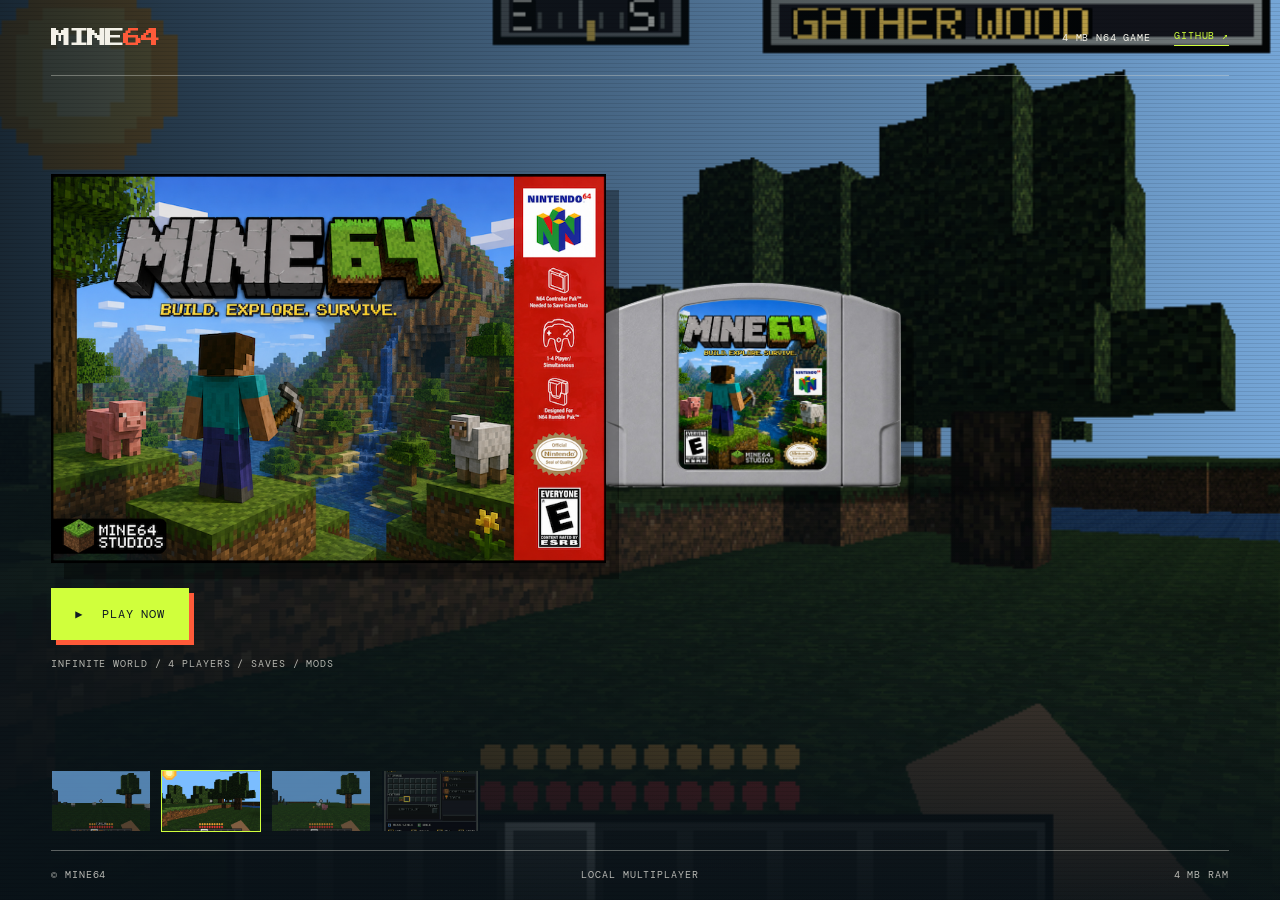
==== site/index.html @ c50b7373 "Refine Mine64 demo artwork" ====
<!doctype html>
<html lang="en">
  <head>
    <meta charset="UTF-8" />
    <meta name="viewport" content="width=device-width, initial-scale=1.0" />
    <meta name="description" content="Mine64 — an infinite block-building world for Nintendo 64." />
    <meta name="theme-color" content="#101b23" />
    <link rel="icon" href="favicon.png" />
    <link rel="preconnect" href="https://fonts.googleapis.com" />
    <link rel="preconnect" href="https://fonts.gstatic.com" crossorigin />
    <link href="https://fonts.googleapis.com/css2?family=DM+Mono:wght@400;500&family=Press+Start+2P&family=Space+Grotesk:wght@400;500;600&display=swap" rel="stylesheet" />
    <link rel="stylesheet" href="styles.css" />
    <title>Mine64 — built for Nintendo 64</title>
  </head>
  <body>
    <main class="landing" id="top">
      <div class="world-backdrop" aria-hidden="true"></div>
      <div class="atmosphere" aria-hidden="true"></div>

      <header>
        <a class="wordmark" href="#top" aria-label="Mine64 home">MINE<span>64</span></a>
        <div class="header-meta"><span>4 MB N64 GAME</span><a href="https://github.com/garfbargle/Mine64" target="_blank" rel="noreferrer">GITHUB ↗</a></div>
      </header>

      <section class="intro" aria-labelledby="title">
        <h1 class="product-stage" id="title">
          <img class="cartridge-art" src="images/mine64-cartridge.png" alt="Mine64 Nintendo 64 cartridge" />
          <img class="box-art" src="images/mine64-box.png" alt="Mine64 Nintendo 64 box art" />
        </h1>
        <button class="play-button" id="launch-game" type="button"><span>▶</span> PLAY NOW</button>
        <p class="play-note">INFINITE WORLD / 4 PLAYERS / SAVES / MODS</p>
      </section>

      <section class="screens" aria-label="Mine64 screenshots">
        <div class="screen-strip">
          <button class="shot" type="button" data-image="images/world.png" aria-label="Show overworld screenshot"><img src="images/world.png" alt="Mine64 world exploration" /></button>
          <button class="shot active" type="button" data-image="images/forest.png" aria-label="Show forest screenshot"><img src="images/forest.png" alt="Mine64 forest" /></button>
          <button class="shot" type="button" data-image="images/animals.png" aria-label="Show animals screenshot"><img src="images/animals.png" alt="Mine64 animals" /></button>
          <button class="shot" type="button" data-image="images/pack.png" aria-label="Show inventory screenshot"><img src="images/pack.png" alt="Mine64 inventory" /></button>
        </div>
      </section>

      <footer><span>© MINE64</span><span>LOCAL MULTIPLAYER</span><span>4 MB RAM</span></footer>
    </main>

    <section class="player-overlay" id="player-overlay" aria-hidden="true" aria-label="Mine64 browser player">
      <div class="player-bar"><span>MINE64 / PLAYER 01</span><span id="emulator-status">LOADING WORLD</span><button id="close-game" type="button">ESC / CLOSE ×</button></div>
      <div id="game"></div>
      <p>STICK — MOVE &nbsp; A — PLACE / USE &nbsp; B — MINE / PUNCH &nbsp; START — PACK</p>
    </section>
    <script src="app.js"></script>
  </body>
</html>
---- site/styles.css ----
:root { --ink:#101b23; --paper:#f4f2e9; --lime:#d0ff3c; --orange:#ff5a39; --line:rgba(244,242,233,.35); }
* { box-sizing:border-box; } html,body { margin:0; min-height:100%; background:var(--ink); } body { color:var(--paper); font-family:"Space Grotesk",sans-serif; }
.landing { min-height:100svh; padding:0 4vw; display:flex; flex-direction:column; position:relative; overflow:hidden; isolation:isolate; }.world-backdrop { position:absolute; z-index:-3; inset:-5px; pointer-events:none; background:url("images/forest.png") center/cover no-repeat; filter:saturate(.8) contrast(1.05); transform:scale(1.015); transition:background-image .45s ease; }.atmosphere { position:absolute; z-index:-2; inset:0; pointer-events:none; background:linear-gradient(90deg,rgba(9,18,24,.88) 0%,rgba(9,18,24,.55) 42%,rgba(9,18,24,.14) 100%),linear-gradient(0deg,rgba(9,18,24,.88),transparent 47%); }.landing:after { content:""; position:absolute; z-index:-1; inset:0; opacity:.13; pointer-events:none; background:repeating-linear-gradient(0deg,rgba(0,0,0,.75),rgba(0,0,0,.75) 1px,transparent 1px,transparent 4px); }
header,.intro,.screens,footer { position:relative; z-index:1; } header { height:76px; display:flex; justify-content:space-between; align-items:center; border-bottom:1px solid var(--line); }.wordmark { color:var(--paper); text-decoration:none; font:20px "Press Start 2P",monospace; letter-spacing:-2px; }.wordmark span { color:var(--orange); }.header-meta { display:flex; align-items:center; gap:24px; font:10px "DM Mono",monospace; letter-spacing:.08em; }.header-meta a { color:var(--lime); text-decoration:none; border-bottom:1px solid var(--lime); padding-bottom:3px; }
.intro { margin:auto 0; padding:7vh 0; }.play-note,footer,.player-bar,.player-overlay > p { font:10px "DM Mono",monospace; letter-spacing:.09em; }.product-stage { position:relative; width:min(82vw,850px); height:clamp(225px,45vh,560px); margin:0 0 25px; }.box-art { position:absolute; z-index:1; bottom:0; left:0; width:75%; max-height:96%; object-fit:contain; object-position:left bottom; filter:drop-shadow(13px 16px 0 rgba(0,0,0,.35)); }.cartridge-art { position:absolute; z-index:0; bottom:11%; left:62%; width:41%; height:auto; filter:drop-shadow(13px 16px 0 rgba(0,0,0,.35)); }.play-button { border:0; color:var(--ink); background:var(--lime); padding:18px 24px; cursor:pointer; touch-action:manipulation; font:12px "DM Mono",monospace; letter-spacing:.07em; box-shadow:5px 5px 0 var(--orange); transition:transform .15s,box-shadow .15s; }.play-button:hover { transform:translate(3px,3px); box-shadow:2px 2px 0 var(--orange); }.play-button span { margin-right:11px; }.play-note { margin:17px 0 0; color:rgba(244,242,233,.72); }
.screens { margin-top:auto; }.screens > p { margin:0 0 10px; }.screen-strip { display:flex; gap:10px; }.shot { width:100px; height:62px; padding:0; background:transparent; border:1px solid transparent; cursor:pointer; touch-action:manipulation; opacity:.65; transition:opacity .2s,border-color .2s; }.shot img { width:100%; height:100%; object-fit:cover; display:block; }.shot:hover,.shot.active { opacity:1; border-color:var(--lime); }.screens:after { content:""; display:block; border-bottom:1px solid var(--line); margin-top:18px; } footer { display:flex; justify-content:space-between; padding:17px 0 19px; color:rgba(244,242,233,.74); }
.player-overlay { position:fixed; z-index:10; inset:0; display:none; flex-direction:column; padding:0 2vw 18px; color:var(--paper); background:#070a0d; }.player-overlay.open { display:flex; }.player-bar { min-height:56px; display:flex; align-items:center; justify-content:space-between; border-bottom:1px solid #39424a; }.player-bar span:nth-child(2) { color:var(--lime); }.player-bar button { padding:0; border:0; background:none; color:var(--paper); cursor:pointer; font:10px "DM Mono",monospace; }.player-overlay #game { flex:1; min-height:0; display:flex; align-items:center; justify-content:center; }.player-overlay > p { color:#959b9d; text-align:center; margin:13px 0 0; } #game > div,#game canvas { max-width:100% !important; max-height:100% !important; }
@media (max-width:650px) { .landing { padding:0 6vw; }.header-meta span { display:none; }.header-meta { gap:0; }.intro { padding:13vh 0 8vh; }.product-stage { width:100%; height:clamp(220px,43vh,350px); }.box-art { width:75%; }.cartridge-art { bottom:12%; left:62%; width:41%; }.screens { overflow:hidden; margin-right:-6vw; }.screen-strip { overflow-x:auto; padding-right:6vw; }.shot { flex:0 0 94px; } footer { font-size:8px; }.player-overlay { padding:0 10px 12px; }.player-bar { min-height:50px; font-size:8px; }.player-overlay > p { font-size:8px; } }
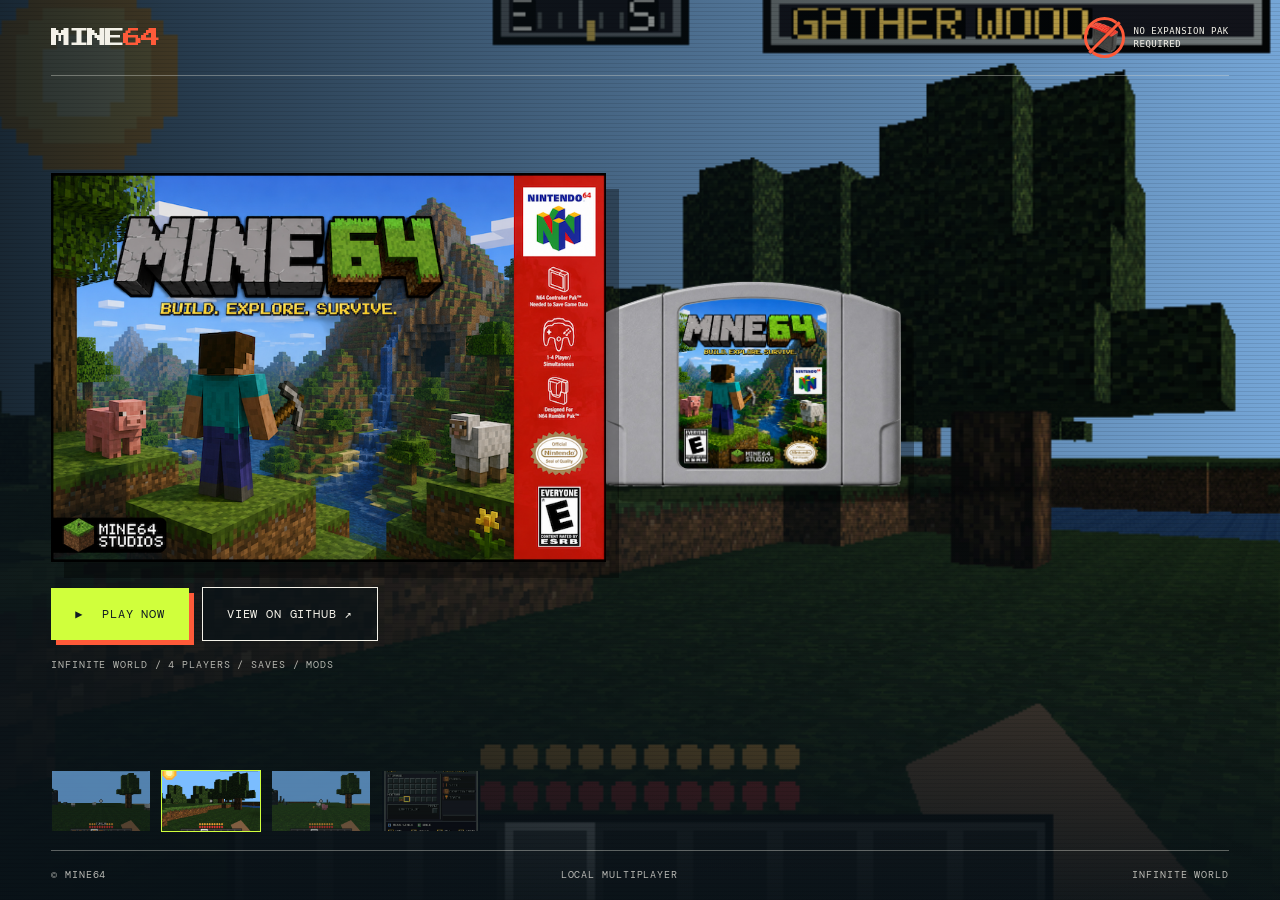
==== commit 4863d8c3: "Add GitHub action and Expansion Pak badge" ====
--- a/site/index.html
+++ b/site/index.html
@@ -19,7 +19,12 @@
 
       <header>
         <a class="wordmark" href="#top" aria-label="Mine64 home">MINE<span>64</span></a>
-        <div class="header-meta"><span>4 MB N64 GAME</span><a href="https://github.com/garfbargle/Mine64" target="_blank" rel="noreferrer">GITHUB ↗</a></div>
+        <div class="header-meta">
+          <div class="expansion-badge" aria-label="No Expansion Pak required">
+            <span class="expansion-icon"><img src="images/expansion-pak.png" alt="" /></span>
+            <b>NO EXPANSION PAK<br />REQUIRED</b>
+          </div>
+        </div>
       </header>
 
       <section class="intro" aria-labelledby="title">
@@ -27,7 +32,10 @@
           <img class="cartridge-art" src="images/mine64-cartridge.png" alt="Mine64 Nintendo 64 cartridge" />
           <img class="box-art" src="images/mine64-box.png" alt="Mine64 Nintendo 64 box art" />
         </h1>
-        <button class="play-button" id="launch-game" type="button"><span>▶</span> PLAY NOW</button>
+        <div class="hero-actions">
+          <button class="play-button" id="launch-game" type="button"><span>▶</span> PLAY NOW</button>
+          <a class="github-button" href="https://github.com/garfbargle/Mine64" target="_blank" rel="noreferrer">VIEW ON GITHUB ↗</a>
+        </div>
         <p class="play-note">INFINITE WORLD / 4 PLAYERS / SAVES / MODS</p>
       </section>
 
@@ -40,7 +48,7 @@
         </div>
       </section>
 
-      <footer><span>© MINE64</span><span>LOCAL MULTIPLAYER</span><span>4 MB RAM</span></footer>
+      <footer><span>© MINE64</span><span>LOCAL MULTIPLAYER</span><span>INFINITE WORLD</span></footer>
     </main>
 
     <section class="player-overlay" id="player-overlay" aria-hidden="true" aria-label="Mine64 browser player">
--- a/site/styles.css
+++ b/site/styles.css
@@ -1,8 +1,8 @@
 :root { --ink:#101b23; --paper:#f4f2e9; --lime:#d0ff3c; --orange:#ff5a39; --line:rgba(244,242,233,.35); }
 * { box-sizing:border-box; } html,body { margin:0; min-height:100%; background:var(--ink); } body { color:var(--paper); font-family:"Space Grotesk",sans-serif; }
 .landing { min-height:100svh; padding:0 4vw; display:flex; flex-direction:column; position:relative; overflow:hidden; isolation:isolate; }.world-backdrop { position:absolute; z-index:-3; inset:-5px; pointer-events:none; background:url("images/forest.png") center/cover no-repeat; filter:saturate(.8) contrast(1.05); transform:scale(1.015); transition:background-image .45s ease; }.atmosphere { position:absolute; z-index:-2; inset:0; pointer-events:none; background:linear-gradient(90deg,rgba(9,18,24,.88) 0%,rgba(9,18,24,.55) 42%,rgba(9,18,24,.14) 100%),linear-gradient(0deg,rgba(9,18,24,.88),transparent 47%); }.landing:after { content:""; position:absolute; z-index:-1; inset:0; opacity:.13; pointer-events:none; background:repeating-linear-gradient(0deg,rgba(0,0,0,.75),rgba(0,0,0,.75) 1px,transparent 1px,transparent 4px); }
-header,.intro,.screens,footer { position:relative; z-index:1; } header { height:76px; display:flex; justify-content:space-between; align-items:center; border-bottom:1px solid var(--line); }.wordmark { color:var(--paper); text-decoration:none; font:20px "Press Start 2P",monospace; letter-spacing:-2px; }.wordmark span { color:var(--orange); }.header-meta { display:flex; align-items:center; gap:24px; font:10px "DM Mono",monospace; letter-spacing:.08em; }.header-meta a { color:var(--lime); text-decoration:none; border-bottom:1px solid var(--lime); padding-bottom:3px; }
-.intro { margin:auto 0; padding:7vh 0; }.play-note,footer,.player-bar,.player-overlay > p { font:10px "DM Mono",monospace; letter-spacing:.09em; }.product-stage { position:relative; width:min(82vw,850px); height:clamp(225px,45vh,560px); margin:0 0 25px; }.box-art { position:absolute; z-index:1; bottom:0; left:0; width:75%; max-height:96%; object-fit:contain; object-position:left bottom; filter:drop-shadow(13px 16px 0 rgba(0,0,0,.35)); }.cartridge-art { position:absolute; z-index:0; bottom:11%; left:62%; width:41%; height:auto; filter:drop-shadow(13px 16px 0 rgba(0,0,0,.35)); }.play-button { border:0; color:var(--ink); background:var(--lime); padding:18px 24px; cursor:pointer; touch-action:manipulation; font:12px "DM Mono",monospace; letter-spacing:.07em; box-shadow:5px 5px 0 var(--orange); transition:transform .15s,box-shadow .15s; }.play-button:hover { transform:translate(3px,3px); box-shadow:2px 2px 0 var(--orange); }.play-button span { margin-right:11px; }.play-note { margin:17px 0 0; color:rgba(244,242,233,.72); }
+header,.intro,.screens,footer { position:relative; z-index:1; } header { height:76px; display:flex; justify-content:space-between; align-items:center; border-bottom:1px solid var(--line); }.wordmark { color:var(--paper); text-decoration:none; font:20px "Press Start 2P",monospace; letter-spacing:-2px; }.wordmark span { color:var(--orange); }.header-meta { display:flex; align-items:center; font:10px "DM Mono",monospace; letter-spacing:.08em; }.expansion-badge { display:flex; align-items:center; gap:9px; color:var(--paper); }.expansion-badge b { font:500 9px/1.35 "DM Mono",monospace; letter-spacing:.06em; }.expansion-icon { position:relative; display:grid; width:40px; height:40px; place-items:center; }.expansion-icon img { width:35px; height:35px; object-fit:contain; }.expansion-icon:before { content:""; position:absolute; z-index:1; width:35px; height:35px; border:3px solid var(--orange); border-radius:50%; }.expansion-icon:after { content:""; position:absolute; z-index:2; width:43px; height:3px; background:var(--orange); transform:rotate(-45deg); box-shadow:0 0 0 1px rgba(9,18,24,.25); }
+.intro { margin:auto 0; padding:7vh 0; }.play-note,footer,.player-bar,.player-overlay > p { font:10px "DM Mono",monospace; letter-spacing:.09em; }.product-stage { position:relative; width:min(82vw,850px); height:clamp(225px,45vh,560px); margin:0 0 25px; }.box-art { position:absolute; z-index:1; bottom:0; left:0; width:75%; max-height:96%; object-fit:contain; object-position:left bottom; filter:drop-shadow(13px 16px 0 rgba(0,0,0,.35)); }.cartridge-art { position:absolute; z-index:0; bottom:11%; left:62%; width:41%; height:auto; filter:drop-shadow(13px 16px 0 rgba(0,0,0,.35)); }.hero-actions { display:flex; align-items:center; gap:13px; }.play-button,.github-button { min-height:52px; border:0; padding:18px 24px; cursor:pointer; touch-action:manipulation; font:12px "DM Mono",monospace; letter-spacing:.07em; transition:transform .15s,box-shadow .15s; }.play-button { color:var(--ink); background:var(--lime); box-shadow:5px 5px 0 var(--orange); }.github-button { color:var(--paper); background:rgba(9,18,24,.62); border:1px solid var(--paper); text-decoration:none; display:inline-flex; align-items:center; }.play-button:hover,.github-button:hover { transform:translate(3px,3px); box-shadow:2px 2px 0 var(--orange); }.play-button span { margin-right:11px; }.play-note { margin:17px 0 0; color:rgba(244,242,233,.72); }
 .screens { margin-top:auto; }.screens > p { margin:0 0 10px; }.screen-strip { display:flex; gap:10px; }.shot { width:100px; height:62px; padding:0; background:transparent; border:1px solid transparent; cursor:pointer; touch-action:manipulation; opacity:.65; transition:opacity .2s,border-color .2s; }.shot img { width:100%; height:100%; object-fit:cover; display:block; }.shot:hover,.shot.active { opacity:1; border-color:var(--lime); }.screens:after { content:""; display:block; border-bottom:1px solid var(--line); margin-top:18px; } footer { display:flex; justify-content:space-between; padding:17px 0 19px; color:rgba(244,242,233,.74); }
 .player-overlay { position:fixed; z-index:10; inset:0; display:none; flex-direction:column; padding:0 2vw 18px; color:var(--paper); background:#070a0d; }.player-overlay.open { display:flex; }.player-bar { min-height:56px; display:flex; align-items:center; justify-content:space-between; border-bottom:1px solid #39424a; }.player-bar span:nth-child(2) { color:var(--lime); }.player-bar button { padding:0; border:0; background:none; color:var(--paper); cursor:pointer; font:10px "DM Mono",monospace; }.player-overlay #game { flex:1; min-height:0; display:flex; align-items:center; justify-content:center; }.player-overlay > p { color:#959b9d; text-align:center; margin:13px 0 0; } #game > div,#game canvas { max-width:100% !important; max-height:100% !important; }
-@media (max-width:650px) { .landing { padding:0 6vw; }.header-meta span { display:none; }.header-meta { gap:0; }.intro { padding:13vh 0 8vh; }.product-stage { width:100%; height:clamp(220px,43vh,350px); }.box-art { width:75%; }.cartridge-art { bottom:12%; left:62%; width:41%; }.screens { overflow:hidden; margin-right:-6vw; }.screen-strip { overflow-x:auto; padding-right:6vw; }.shot { flex:0 0 94px; } footer { font-size:8px; }.player-overlay { padding:0 10px 12px; }.player-bar { min-height:50px; font-size:8px; }.player-overlay > p { font-size:8px; } }
+@media (max-width:650px) { .landing { padding:0 6vw; }.header-meta > span { display:none; }.header-meta { gap:0; }.expansion-badge { gap:5px; }.expansion-badge b { font-size:7px; }.expansion-icon { width:32px; height:32px; }.expansion-icon img { width:28px; height:28px; }.expansion-icon:before { width:28px; height:28px; border-width:2px; }.expansion-icon:after { width:34px; height:2px; }.intro { padding:13vh 0 8vh; }.product-stage { width:100%; height:clamp(220px,43vh,350px); }.box-art { width:75%; }.cartridge-art { bottom:12%; left:62%; width:41%; }.hero-actions { align-items:stretch; flex-direction:column; width:max-content; }.screens { overflow:hidden; margin-right:-6vw; }.screen-strip { overflow-x:auto; padding-right:6vw; }.shot { flex:0 0 94px; } footer { font-size:8px; }.player-overlay { padding:0 10px 12px; }.player-bar { min-height:50px; font-size:8px; }.player-overlay > p { font-size:8px; } }
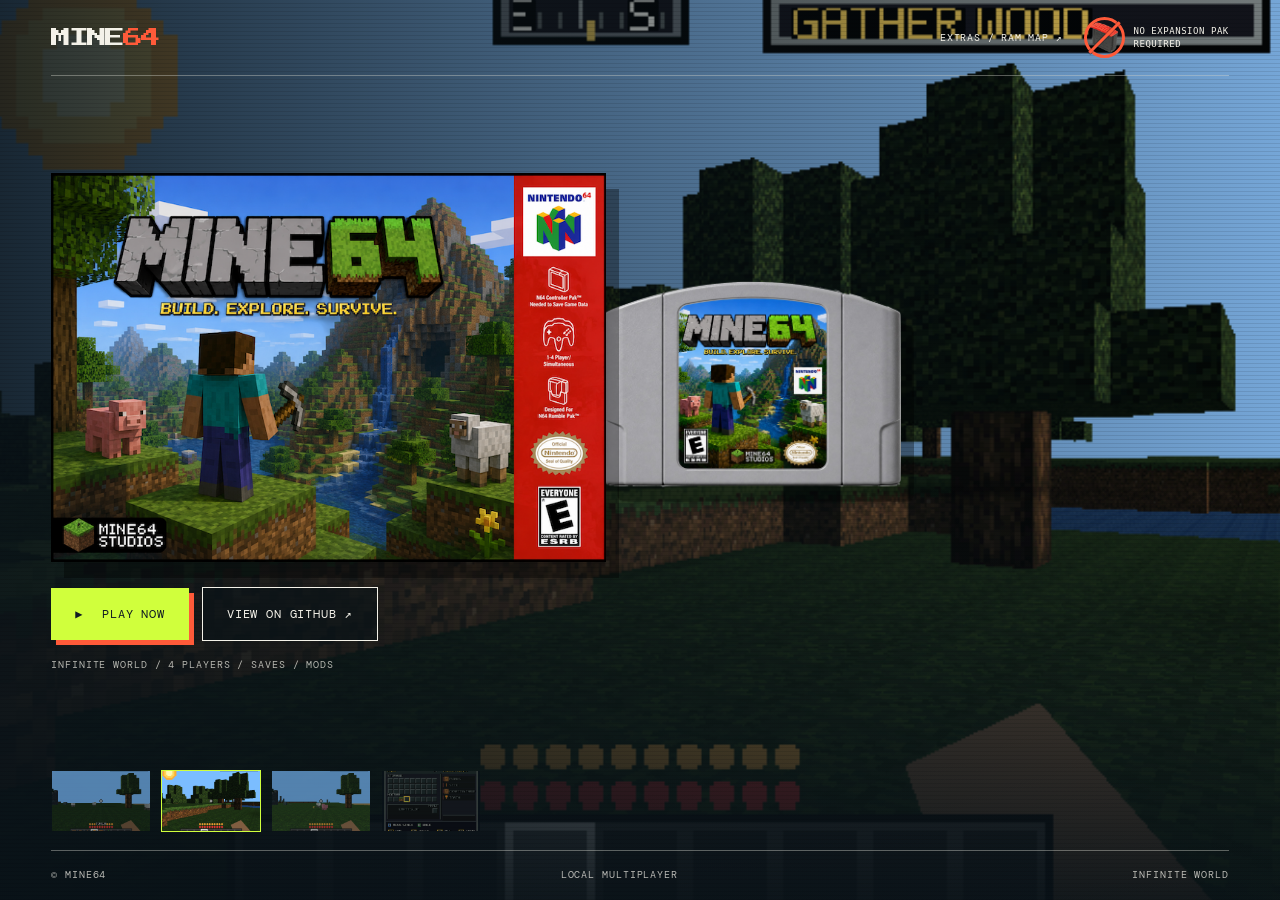
==== commit 8f81b945: "Add RAM map to site extras" ====
--- a/site/index.html
+++ b/site/index.html
@@ -20,6 +20,9 @@
       <header>
         <a class="wordmark" href="#top" aria-label="Mine64 home">MINE<span>64</span></a>
         <div class="header-meta">
+          <nav class="extras-nav" aria-label="Extras">
+            <a href="/extras/ram-map">EXTRAS / RAM MAP ↗</a>
+          </nav>
           <div class="expansion-badge" aria-label="No Expansion Pak required">
             <span class="expansion-icon"><img src="images/expansion-pak.png" alt="" /></span>
             <b>NO EXPANSION PAK<br />REQUIRED</b>
--- a/site/styles.css
+++ b/site/styles.css
@@ -1,8 +1,8 @@
 :root { --ink:#101b23; --paper:#f4f2e9; --lime:#d0ff3c; --orange:#ff5a39; --line:rgba(244,242,233,.35); }
 * { box-sizing:border-box; } html,body { margin:0; min-height:100%; background:var(--ink); } body { color:var(--paper); font-family:"Space Grotesk",sans-serif; }
 .landing { min-height:100svh; padding:0 4vw; display:flex; flex-direction:column; position:relative; overflow:hidden; isolation:isolate; }.world-backdrop { position:absolute; z-index:-3; inset:-5px; pointer-events:none; background:url("images/forest.png") center/cover no-repeat; filter:saturate(.8) contrast(1.05); transform:scale(1.015); transition:background-image .45s ease; }.atmosphere { position:absolute; z-index:-2; inset:0; pointer-events:none; background:linear-gradient(90deg,rgba(9,18,24,.88) 0%,rgba(9,18,24,.55) 42%,rgba(9,18,24,.14) 100%),linear-gradient(0deg,rgba(9,18,24,.88),transparent 47%); }.landing:after { content:""; position:absolute; z-index:-1; inset:0; opacity:.13; pointer-events:none; background:repeating-linear-gradient(0deg,rgba(0,0,0,.75),rgba(0,0,0,.75) 1px,transparent 1px,transparent 4px); }
-header,.intro,.screens,footer { position:relative; z-index:1; } header { height:76px; display:flex; justify-content:space-between; align-items:center; border-bottom:1px solid var(--line); }.wordmark { color:var(--paper); text-decoration:none; font:20px "Press Start 2P",monospace; letter-spacing:-2px; }.wordmark span { color:var(--orange); }.header-meta { display:flex; align-items:center; font:10px "DM Mono",monospace; letter-spacing:.08em; }.expansion-badge { display:flex; align-items:center; gap:9px; color:var(--paper); }.expansion-badge b { font:500 9px/1.35 "DM Mono",monospace; letter-spacing:.06em; }.expansion-icon { position:relative; display:grid; width:40px; height:40px; place-items:center; }.expansion-icon img { width:35px; height:35px; object-fit:contain; }.expansion-icon:before { content:""; position:absolute; z-index:1; width:35px; height:35px; border:3px solid var(--orange); border-radius:50%; }.expansion-icon:after { content:""; position:absolute; z-index:2; width:43px; height:3px; background:var(--orange); transform:rotate(-45deg); box-shadow:0 0 0 1px rgba(9,18,24,.25); }
+header,.intro,.screens,footer { position:relative; z-index:1; } header { height:76px; display:flex; justify-content:space-between; align-items:center; border-bottom:1px solid var(--line); }.wordmark { color:var(--paper); text-decoration:none; font:20px "Press Start 2P",monospace; letter-spacing:-2px; }.wordmark span { color:var(--orange); }.header-meta { display:flex; align-items:center; gap:22px; font:10px "DM Mono",monospace; letter-spacing:.08em; }.extras-nav a { color:var(--paper); text-decoration:none; border-bottom:1px solid transparent; padding-bottom:3px; transition:border-color .15s,color .15s; }.extras-nav a:hover,.extras-nav a:focus-visible { color:var(--lime); border-color:var(--lime); }.expansion-badge { display:flex; align-items:center; gap:9px; color:var(--paper); }.expansion-badge b { font:500 9px/1.35 "DM Mono",monospace; letter-spacing:.06em; }.expansion-icon { position:relative; display:grid; width:40px; height:40px; place-items:center; }.expansion-icon img { width:35px; height:35px; object-fit:contain; }.expansion-icon:before { content:""; position:absolute; z-index:1; width:35px; height:35px; border:3px solid var(--orange); border-radius:50%; }.expansion-icon:after { content:""; position:absolute; z-index:2; width:43px; height:3px; background:var(--orange); transform:rotate(-45deg); box-shadow:0 0 0 1px rgba(9,18,24,.25); }
 .intro { margin:auto 0; padding:7vh 0; }.play-note,footer,.player-bar,.player-overlay > p { font:10px "DM Mono",monospace; letter-spacing:.09em; }.product-stage { position:relative; width:min(82vw,850px); height:clamp(225px,45vh,560px); margin:0 0 25px; }.box-art { position:absolute; z-index:1; bottom:0; left:0; width:75%; max-height:96%; object-fit:contain; object-position:left bottom; filter:drop-shadow(13px 16px 0 rgba(0,0,0,.35)); }.cartridge-art { position:absolute; z-index:0; bottom:11%; left:62%; width:41%; height:auto; filter:drop-shadow(13px 16px 0 rgba(0,0,0,.35)); }.hero-actions { display:flex; align-items:center; gap:13px; }.play-button,.github-button { min-height:52px; border:0; padding:18px 24px; cursor:pointer; touch-action:manipulation; font:12px "DM Mono",monospace; letter-spacing:.07em; transition:transform .15s,box-shadow .15s; }.play-button { color:var(--ink); background:var(--lime); box-shadow:5px 5px 0 var(--orange); }.github-button { color:var(--paper); background:rgba(9,18,24,.62); border:1px solid var(--paper); text-decoration:none; display:inline-flex; align-items:center; }.play-button:hover,.github-button:hover { transform:translate(3px,3px); box-shadow:2px 2px 0 var(--orange); }.play-button span { margin-right:11px; }.play-note { margin:17px 0 0; color:rgba(244,242,233,.72); }
 .screens { margin-top:auto; }.screens > p { margin:0 0 10px; }.screen-strip { display:flex; gap:10px; }.shot { width:100px; height:62px; padding:0; background:transparent; border:1px solid transparent; cursor:pointer; touch-action:manipulation; opacity:.65; transition:opacity .2s,border-color .2s; }.shot img { width:100%; height:100%; object-fit:cover; display:block; }.shot:hover,.shot.active { opacity:1; border-color:var(--lime); }.screens:after { content:""; display:block; border-bottom:1px solid var(--line); margin-top:18px; } footer { display:flex; justify-content:space-between; padding:17px 0 19px; color:rgba(244,242,233,.74); }
 .player-overlay { position:fixed; z-index:10; inset:0; display:none; flex-direction:column; padding:0 2vw 18px; color:var(--paper); background:#070a0d; }.player-overlay.open { display:flex; }.player-bar { min-height:56px; display:flex; align-items:center; justify-content:space-between; border-bottom:1px solid #39424a; }.player-bar span:nth-child(2) { color:var(--lime); }.player-bar button { padding:0; border:0; background:none; color:var(--paper); cursor:pointer; font:10px "DM Mono",monospace; }.player-overlay #game { flex:1; min-height:0; display:flex; align-items:center; justify-content:center; }.player-overlay > p { color:#959b9d; text-align:center; margin:13px 0 0; } #game > div,#game canvas { max-width:100% !important; max-height:100% !important; }
-@media (max-width:650px) { .landing { padding:0 6vw; }.header-meta > span { display:none; }.header-meta { gap:0; }.expansion-badge { gap:5px; }.expansion-badge b { font-size:7px; }.expansion-icon { width:32px; height:32px; }.expansion-icon img { width:28px; height:28px; }.expansion-icon:before { width:28px; height:28px; border-width:2px; }.expansion-icon:after { width:34px; height:2px; }.intro { padding:13vh 0 8vh; }.product-stage { width:100%; height:clamp(220px,43vh,350px); }.box-art { width:75%; }.cartridge-art { bottom:12%; left:62%; width:41%; }.hero-actions { align-items:stretch; flex-direction:column; width:max-content; }.screens { overflow:hidden; margin-right:-6vw; }.screen-strip { overflow-x:auto; padding-right:6vw; }.shot { flex:0 0 94px; } footer { font-size:8px; }.player-overlay { padding:0 10px 12px; }.player-bar { min-height:50px; font-size:8px; }.player-overlay > p { font-size:8px; } }
+@media (max-width:650px) { .landing { padding:0 6vw; }.header-meta > span { display:none; }.header-meta { gap:12px; }.extras-nav a { font-size:8px; }.expansion-badge { gap:5px; }.expansion-badge b { font-size:7px; }.expansion-icon { width:32px; height:32px; }.expansion-icon img { width:28px; height:28px; }.expansion-icon:before { width:28px; height:28px; border-width:2px; }.expansion-icon:after { width:34px; height:2px; }.intro { padding:13vh 0 8vh; }.product-stage { width:100%; height:clamp(220px,43vh,350px); }.box-art { width:75%; }.cartridge-art { bottom:12%; left:62%; width:41%; }.hero-actions { align-items:stretch; flex-direction:column; width:max-content; }.screens { overflow:hidden; margin-right:-6vw; }.screen-strip { overflow-x:auto; padding-right:6vw; }.shot { flex:0 0 94px; } footer { font-size:8px; }.player-overlay { padding:0 10px 12px; }.player-bar { min-height:50px; font-size:8px; }.player-overlay > p { font-size:8px; } }
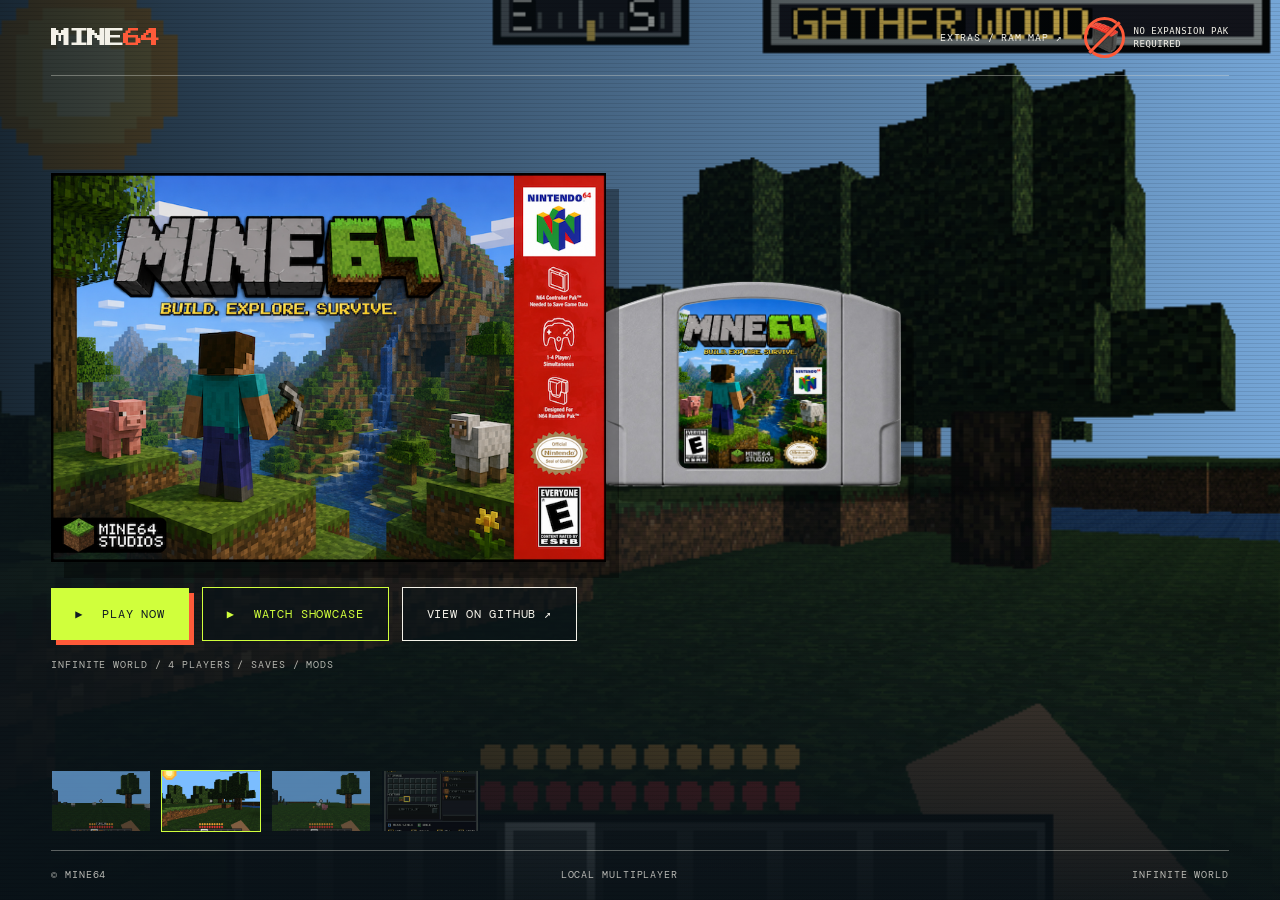
==== commit 6d643017: "Add Mine64 showcase video" ====
--- a/site/index.html
+++ b/site/index.html
@@ -37,6 +37,7 @@
         </h1>
         <div class="hero-actions">
           <button class="play-button" id="launch-game" type="button"><span>▶</span> PLAY NOW</button>
+          <button class="showcase-button" id="launch-showcase" type="button"><span>▶</span> WATCH SHOWCASE</button>
           <a class="github-button" href="https://github.com/garfbargle/Mine64" target="_blank" rel="noreferrer">VIEW ON GITHUB ↗</a>
         </div>
         <p class="play-note">INFINITE WORLD / 4 PLAYERS / SAVES / MODS</p>
@@ -59,6 +60,15 @@
       <div id="game"></div>
       <p>STICK — MOVE &nbsp; A — PLACE / USE &nbsp; B — MINE / PUNCH &nbsp; START — PACK</p>
     </section>
+
+    <section class="showcase-overlay" id="showcase-overlay" aria-hidden="true" aria-label="Mine64 showcase video" role="dialog" aria-modal="true">
+      <div class="showcase-bar"><span>MINE64 / SHOWCASE</span><button id="close-showcase" type="button">ESC / CLOSE ×</button></div>
+      <video id="showcase-video" controls playsinline preload="metadata" poster="images/forest.png">
+        <source src="media/mine64-showcase-v3.mp4" type="video/mp4" />
+        Your browser does not support embedded video.
+      </video>
+      <p>16-SECOND GAMEPLAY SHOWCASE</p>
+    </section>
     <script src="app.js"></script>
   </body>
 </html>
--- a/site/styles.css
+++ b/site/styles.css
@@ -2,7 +2,8 @@
 * { box-sizing:border-box; } html,body { margin:0; min-height:100%; background:var(--ink); } body { color:var(--paper); font-family:"Space Grotesk",sans-serif; }
 .landing { min-height:100svh; padding:0 4vw; display:flex; flex-direction:column; position:relative; overflow:hidden; isolation:isolate; }.world-backdrop { position:absolute; z-index:-3; inset:-5px; pointer-events:none; background:url("images/forest.png") center/cover no-repeat; filter:saturate(.8) contrast(1.05); transform:scale(1.015); transition:background-image .45s ease; }.atmosphere { position:absolute; z-index:-2; inset:0; pointer-events:none; background:linear-gradient(90deg,rgba(9,18,24,.88) 0%,rgba(9,18,24,.55) 42%,rgba(9,18,24,.14) 100%),linear-gradient(0deg,rgba(9,18,24,.88),transparent 47%); }.landing:after { content:""; position:absolute; z-index:-1; inset:0; opacity:.13; pointer-events:none; background:repeating-linear-gradient(0deg,rgba(0,0,0,.75),rgba(0,0,0,.75) 1px,transparent 1px,transparent 4px); }
 header,.intro,.screens,footer { position:relative; z-index:1; } header { height:76px; display:flex; justify-content:space-between; align-items:center; border-bottom:1px solid var(--line); }.wordmark { color:var(--paper); text-decoration:none; font:20px "Press Start 2P",monospace; letter-spacing:-2px; }.wordmark span { color:var(--orange); }.header-meta { display:flex; align-items:center; gap:22px; font:10px "DM Mono",monospace; letter-spacing:.08em; }.extras-nav a { color:var(--paper); text-decoration:none; border-bottom:1px solid transparent; padding-bottom:3px; transition:border-color .15s,color .15s; }.extras-nav a:hover,.extras-nav a:focus-visible { color:var(--lime); border-color:var(--lime); }.expansion-badge { display:flex; align-items:center; gap:9px; color:var(--paper); }.expansion-badge b { font:500 9px/1.35 "DM Mono",monospace; letter-spacing:.06em; }.expansion-icon { position:relative; display:grid; width:40px; height:40px; place-items:center; }.expansion-icon img { width:35px; height:35px; object-fit:contain; }.expansion-icon:before { content:""; position:absolute; z-index:1; width:35px; height:35px; border:3px solid var(--orange); border-radius:50%; }.expansion-icon:after { content:""; position:absolute; z-index:2; width:43px; height:3px; background:var(--orange); transform:rotate(-45deg); box-shadow:0 0 0 1px rgba(9,18,24,.25); }
-.intro { margin:auto 0; padding:7vh 0; }.play-note,footer,.player-bar,.player-overlay > p { font:10px "DM Mono",monospace; letter-spacing:.09em; }.product-stage { position:relative; width:min(82vw,850px); height:clamp(225px,45vh,560px); margin:0 0 25px; }.box-art { position:absolute; z-index:1; bottom:0; left:0; width:75%; max-height:96%; object-fit:contain; object-position:left bottom; filter:drop-shadow(13px 16px 0 rgba(0,0,0,.35)); }.cartridge-art { position:absolute; z-index:0; bottom:11%; left:62%; width:41%; height:auto; filter:drop-shadow(13px 16px 0 rgba(0,0,0,.35)); }.hero-actions { display:flex; align-items:center; gap:13px; }.play-button,.github-button { min-height:52px; border:0; padding:18px 24px; cursor:pointer; touch-action:manipulation; font:12px "DM Mono",monospace; letter-spacing:.07em; transition:transform .15s,box-shadow .15s; }.play-button { color:var(--ink); background:var(--lime); box-shadow:5px 5px 0 var(--orange); }.github-button { color:var(--paper); background:rgba(9,18,24,.62); border:1px solid var(--paper); text-decoration:none; display:inline-flex; align-items:center; }.play-button:hover,.github-button:hover { transform:translate(3px,3px); box-shadow:2px 2px 0 var(--orange); }.play-button span { margin-right:11px; }.play-note { margin:17px 0 0; color:rgba(244,242,233,.72); }
+.intro { margin:auto 0; padding:7vh 0; }.play-note,footer,.player-bar,.player-overlay > p { font:10px "DM Mono",monospace; letter-spacing:.09em; }.product-stage { position:relative; width:min(82vw,850px); height:clamp(225px,45vh,560px); margin:0 0 25px; }.box-art { position:absolute; z-index:1; bottom:0; left:0; width:75%; max-height:96%; object-fit:contain; object-position:left bottom; filter:drop-shadow(13px 16px 0 rgba(0,0,0,.35)); }.cartridge-art { position:absolute; z-index:0; bottom:11%; left:62%; width:41%; height:auto; filter:drop-shadow(13px 16px 0 rgba(0,0,0,.35)); }.hero-actions { display:flex; align-items:center; gap:13px; }.play-button,.showcase-button,.github-button { min-height:52px; border:0; padding:18px 24px; cursor:pointer; touch-action:manipulation; font:12px "DM Mono",monospace; letter-spacing:.07em; transition:transform .15s,box-shadow .15s; }.play-button { color:var(--ink); background:var(--lime); box-shadow:5px 5px 0 var(--orange); }.showcase-button { color:var(--lime); background:rgba(9,18,24,.62); border:1px solid var(--lime); }.github-button { color:var(--paper); background:rgba(9,18,24,.62); border:1px solid var(--paper); text-decoration:none; display:inline-flex; align-items:center; }.play-button:hover,.showcase-button:hover,.github-button:hover { transform:translate(3px,3px); box-shadow:2px 2px 0 var(--orange); }.play-button span,.showcase-button span { margin-right:11px; }.play-note { margin:17px 0 0; color:rgba(244,242,233,.72); }
 .screens { margin-top:auto; }.screens > p { margin:0 0 10px; }.screen-strip { display:flex; gap:10px; }.shot { width:100px; height:62px; padding:0; background:transparent; border:1px solid transparent; cursor:pointer; touch-action:manipulation; opacity:.65; transition:opacity .2s,border-color .2s; }.shot img { width:100%; height:100%; object-fit:cover; display:block; }.shot:hover,.shot.active { opacity:1; border-color:var(--lime); }.screens:after { content:""; display:block; border-bottom:1px solid var(--line); margin-top:18px; } footer { display:flex; justify-content:space-between; padding:17px 0 19px; color:rgba(244,242,233,.74); }
 .player-overlay { position:fixed; z-index:10; inset:0; display:none; flex-direction:column; padding:0 2vw 18px; color:var(--paper); background:#070a0d; }.player-overlay.open { display:flex; }.player-bar { min-height:56px; display:flex; align-items:center; justify-content:space-between; border-bottom:1px solid #39424a; }.player-bar span:nth-child(2) { color:var(--lime); }.player-bar button { padding:0; border:0; background:none; color:var(--paper); cursor:pointer; font:10px "DM Mono",monospace; }.player-overlay #game { flex:1; min-height:0; display:flex; align-items:center; justify-content:center; }.player-overlay > p { color:#959b9d; text-align:center; margin:13px 0 0; } #game > div,#game canvas { max-width:100% !important; max-height:100% !important; }
-@media (max-width:650px) { .landing { padding:0 6vw; }.header-meta > span { display:none; }.header-meta { gap:12px; }.extras-nav a { font-size:8px; }.expansion-badge { gap:5px; }.expansion-badge b { font-size:7px; }.expansion-icon { width:32px; height:32px; }.expansion-icon img { width:28px; height:28px; }.expansion-icon:before { width:28px; height:28px; border-width:2px; }.expansion-icon:after { width:34px; height:2px; }.intro { padding:13vh 0 8vh; }.product-stage { width:100%; height:clamp(220px,43vh,350px); }.box-art { width:75%; }.cartridge-art { bottom:12%; left:62%; width:41%; }.hero-actions { align-items:stretch; flex-direction:column; width:max-content; }.screens { overflow:hidden; margin-right:-6vw; }.screen-strip { overflow-x:auto; padding-right:6vw; }.shot { flex:0 0 94px; } footer { font-size:8px; }.player-overlay { padding:0 10px 12px; }.player-bar { min-height:50px; font-size:8px; }.player-overlay > p { font-size:8px; } }
+.showcase-overlay { position:fixed; z-index:11; inset:0; display:none; flex-direction:column; align-items:center; padding:0 4vw 24px; color:var(--paper); background:rgba(7,10,13,.97); }.showcase-overlay.open { display:flex; }.showcase-bar { width:min(100%,1080px); min-height:56px; display:flex; align-items:center; justify-content:space-between; border-bottom:1px solid #39424a; font:10px "DM Mono",monospace; letter-spacing:.09em; }.showcase-bar button { padding:0; border:0; background:none; color:var(--paper); cursor:pointer; font:10px "DM Mono",monospace; letter-spacing:.09em; }.showcase-overlay video { width:min(100%,960px); max-height:calc(100svh - 130px); margin:auto 0; background:#000; box-shadow:8px 8px 0 var(--orange); }.showcase-overlay > p { margin:0; color:#959b9d; font:10px "DM Mono",monospace; letter-spacing:.09em; }
+@media (max-width:650px) { .landing { padding:0 6vw; }.header-meta > span { display:none; }.header-meta { gap:12px; }.extras-nav a { font-size:8px; }.expansion-badge { gap:5px; }.expansion-badge b { font-size:7px; }.expansion-icon { width:32px; height:32px; }.expansion-icon img { width:28px; height:28px; }.expansion-icon:before { width:28px; height:28px; border-width:2px; }.expansion-icon:after { width:34px; height:2px; }.intro { padding:13vh 0 8vh; }.product-stage { width:100%; height:clamp(220px,43vh,350px); }.box-art { width:75%; }.cartridge-art { bottom:12%; left:62%; width:41%; }.hero-actions { align-items:stretch; flex-direction:column; width:max-content; }.screens { overflow:hidden; margin-right:-6vw; }.screen-strip { overflow-x:auto; padding-right:6vw; }.shot { flex:0 0 94px; } footer { font-size:8px; }.player-overlay { padding:0 10px 12px; }.player-bar { min-height:50px; font-size:8px; }.player-overlay > p,.showcase-bar,.showcase-bar button,.showcase-overlay > p { font-size:8px; }.showcase-overlay { padding:0 10px 14px; }.showcase-bar { min-height:50px; }.showcase-overlay video { max-height:calc(100svh - 104px); box-shadow:5px 5px 0 var(--orange); } }
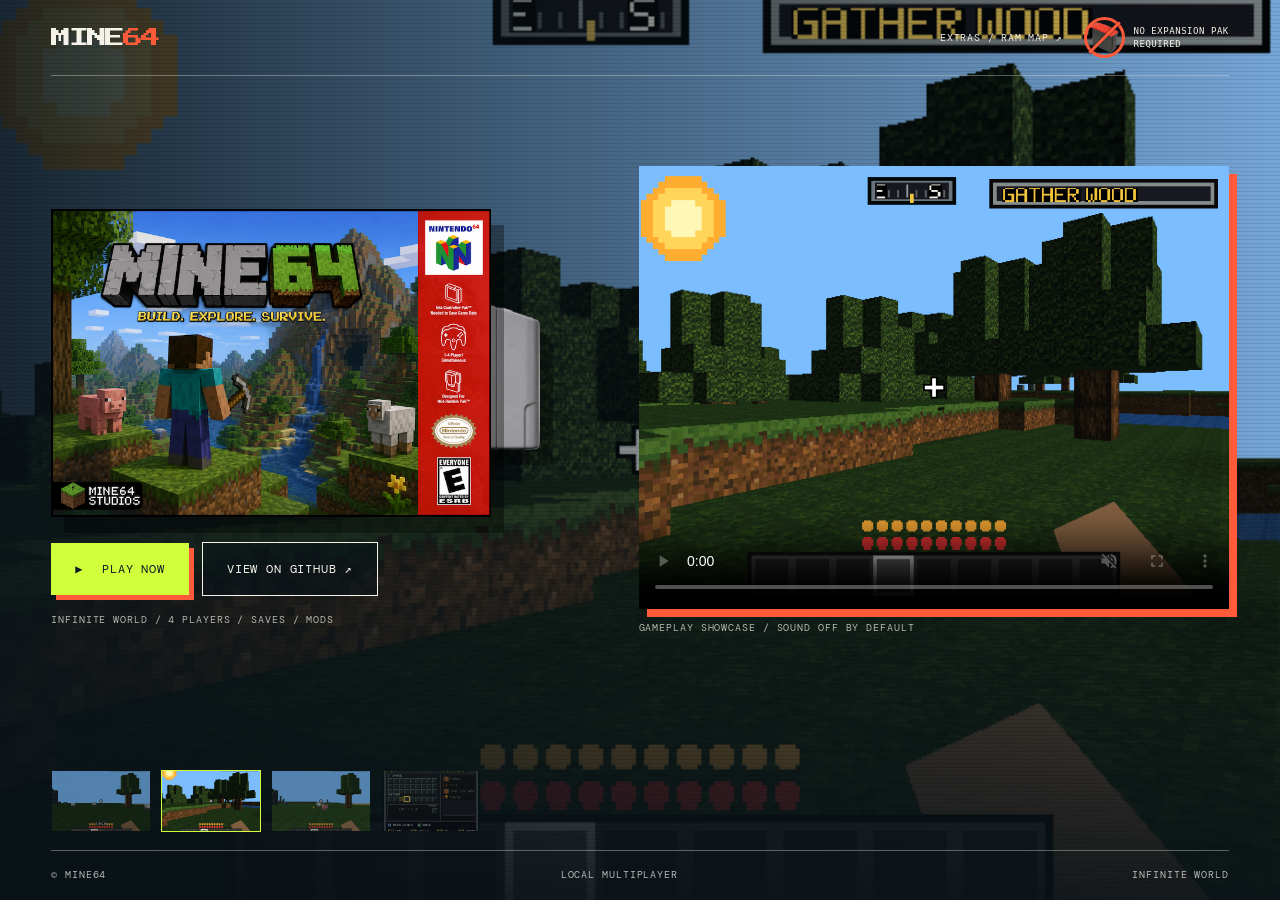
==== commit 22e49f59: "Show showcase video inline" ====
--- a/site/index.html
+++ b/site/index.html
@@ -31,16 +31,24 @@
       </header>
 
       <section class="intro" aria-labelledby="title">
-        <h1 class="product-stage" id="title">
-          <img class="cartridge-art" src="images/mine64-cartridge.png" alt="Mine64 Nintendo 64 cartridge" />
-          <img class="box-art" src="images/mine64-box.png" alt="Mine64 Nintendo 64 box art" />
-        </h1>
-        <div class="hero-actions">
-          <button class="play-button" id="launch-game" type="button"><span>▶</span> PLAY NOW</button>
-          <button class="showcase-button" id="launch-showcase" type="button"><span>▶</span> WATCH SHOWCASE</button>
-          <a class="github-button" href="https://github.com/garfbargle/Mine64" target="_blank" rel="noreferrer">VIEW ON GITHUB ↗</a>
+        <div class="intro-copy">
+          <h1 class="product-stage" id="title">
+            <img class="cartridge-art" src="images/mine64-cartridge.png" alt="Mine64 Nintendo 64 cartridge" />
+            <img class="box-art" src="images/mine64-box.png" alt="Mine64 Nintendo 64 box art" />
+          </h1>
+          <div class="hero-actions">
+            <button class="play-button" id="launch-game" type="button"><span>▶</span> PLAY NOW</button>
+            <a class="github-button" href="https://github.com/garfbargle/Mine64" target="_blank" rel="noreferrer">VIEW ON GITHUB ↗</a>
+          </div>
+          <p class="play-note">INFINITE WORLD / 4 PLAYERS / SAVES / MODS</p>
         </div>
-        <p class="play-note">INFINITE WORLD / 4 PLAYERS / SAVES / MODS</p>
+        <figure class="showcase-panel">
+          <video id="showcase-video" autoplay muted loop controls playsinline preload="metadata" poster="images/forest.png" aria-label="Mine64 gameplay showcase">
+            <source src="media/mine64-showcase-v3.mp4?v=20260814" type="video/mp4" />
+            Your browser does not support embedded video.
+          </video>
+          <figcaption>GAMEPLAY SHOWCASE / SOUND OFF BY DEFAULT</figcaption>
+        </figure>
       </section>
 
       <section class="screens" aria-label="Mine64 screenshots">
@@ -61,14 +69,6 @@
       <p>STICK — MOVE &nbsp; A — PLACE / USE &nbsp; B — MINE / PUNCH &nbsp; START — PACK</p>
     </section>
 
-    <section class="showcase-overlay" id="showcase-overlay" aria-hidden="true" aria-label="Mine64 showcase video" role="dialog" aria-modal="true">
-      <div class="showcase-bar"><span>MINE64 / SHOWCASE</span><button id="close-showcase" type="button">ESC / CLOSE ×</button></div>
-      <video id="showcase-video" controls playsinline preload="metadata" poster="images/forest.png">
-        <source src="media/mine64-showcase-v3.mp4" type="video/mp4" />
-        Your browser does not support embedded video.
-      </video>
-      <p>16-SECOND GAMEPLAY SHOWCASE</p>
-    </section>
     <script src="app.js"></script>
   </body>
 </html>
--- a/site/styles.css
+++ b/site/styles.css
@@ -2,8 +2,8 @@
 * { box-sizing:border-box; } html,body { margin:0; min-height:100%; background:var(--ink); } body { color:var(--paper); font-family:"Space Grotesk",sans-serif; }
 .landing { min-height:100svh; padding:0 4vw; display:flex; flex-direction:column; position:relative; overflow:hidden; isolation:isolate; }.world-backdrop { position:absolute; z-index:-3; inset:-5px; pointer-events:none; background:url("images/forest.png") center/cover no-repeat; filter:saturate(.8) contrast(1.05); transform:scale(1.015); transition:background-image .45s ease; }.atmosphere { position:absolute; z-index:-2; inset:0; pointer-events:none; background:linear-gradient(90deg,rgba(9,18,24,.88) 0%,rgba(9,18,24,.55) 42%,rgba(9,18,24,.14) 100%),linear-gradient(0deg,rgba(9,18,24,.88),transparent 47%); }.landing:after { content:""; position:absolute; z-index:-1; inset:0; opacity:.13; pointer-events:none; background:repeating-linear-gradient(0deg,rgba(0,0,0,.75),rgba(0,0,0,.75) 1px,transparent 1px,transparent 4px); }
 header,.intro,.screens,footer { position:relative; z-index:1; } header { height:76px; display:flex; justify-content:space-between; align-items:center; border-bottom:1px solid var(--line); }.wordmark { color:var(--paper); text-decoration:none; font:20px "Press Start 2P",monospace; letter-spacing:-2px; }.wordmark span { color:var(--orange); }.header-meta { display:flex; align-items:center; gap:22px; font:10px "DM Mono",monospace; letter-spacing:.08em; }.extras-nav a { color:var(--paper); text-decoration:none; border-bottom:1px solid transparent; padding-bottom:3px; transition:border-color .15s,color .15s; }.extras-nav a:hover,.extras-nav a:focus-visible { color:var(--lime); border-color:var(--lime); }.expansion-badge { display:flex; align-items:center; gap:9px; color:var(--paper); }.expansion-badge b { font:500 9px/1.35 "DM Mono",monospace; letter-spacing:.06em; }.expansion-icon { position:relative; display:grid; width:40px; height:40px; place-items:center; }.expansion-icon img { width:35px; height:35px; object-fit:contain; }.expansion-icon:before { content:""; position:absolute; z-index:1; width:35px; height:35px; border:3px solid var(--orange); border-radius:50%; }.expansion-icon:after { content:""; position:absolute; z-index:2; width:43px; height:3px; background:var(--orange); transform:rotate(-45deg); box-shadow:0 0 0 1px rgba(9,18,24,.25); }
-.intro { margin:auto 0; padding:7vh 0; }.play-note,footer,.player-bar,.player-overlay > p { font:10px "DM Mono",monospace; letter-spacing:.09em; }.product-stage { position:relative; width:min(82vw,850px); height:clamp(225px,45vh,560px); margin:0 0 25px; }.box-art { position:absolute; z-index:1; bottom:0; left:0; width:75%; max-height:96%; object-fit:contain; object-position:left bottom; filter:drop-shadow(13px 16px 0 rgba(0,0,0,.35)); }.cartridge-art { position:absolute; z-index:0; bottom:11%; left:62%; width:41%; height:auto; filter:drop-shadow(13px 16px 0 rgba(0,0,0,.35)); }.hero-actions { display:flex; align-items:center; gap:13px; }.play-button,.showcase-button,.github-button { min-height:52px; border:0; padding:18px 24px; cursor:pointer; touch-action:manipulation; font:12px "DM Mono",monospace; letter-spacing:.07em; transition:transform .15s,box-shadow .15s; }.play-button { color:var(--ink); background:var(--lime); box-shadow:5px 5px 0 var(--orange); }.showcase-button { color:var(--lime); background:rgba(9,18,24,.62); border:1px solid var(--lime); }.github-button { color:var(--paper); background:rgba(9,18,24,.62); border:1px solid var(--paper); text-decoration:none; display:inline-flex; align-items:center; }.play-button:hover,.showcase-button:hover,.github-button:hover { transform:translate(3px,3px); box-shadow:2px 2px 0 var(--orange); }.play-button span,.showcase-button span { margin-right:11px; }.play-note { margin:17px 0 0; color:rgba(244,242,233,.72); }
+.intro { width:100%; margin:auto 0; padding:5vh 0; display:grid; grid-template-columns:minmax(0,.94fr) minmax(390px,1.06fr); align-items:center; gap:clamp(28px,5vw,80px); }.intro-copy { min-width:0; }.play-note,footer,.player-bar,.player-overlay > p,.showcase-panel figcaption { font:10px "DM Mono",monospace; letter-spacing:.09em; }.product-stage { position:relative; width:min(100%,610px); height:clamp(230px,38vh,470px); margin:0 0 25px; }.box-art { position:absolute; z-index:1; bottom:0; left:0; width:84%; max-height:96%; object-fit:contain; object-position:left bottom; filter:drop-shadow(13px 16px 0 rgba(0,0,0,.35)); }.cartridge-art { position:absolute; z-index:0; bottom:13%; left:48%; width:49%; height:auto; filter:drop-shadow(13px 16px 0 rgba(0,0,0,.35)); }.hero-actions { display:flex; align-items:center; gap:13px; }.play-button,.github-button { min-height:52px; border:0; padding:18px 24px; cursor:pointer; touch-action:manipulation; font:12px "DM Mono",monospace; letter-spacing:.07em; transition:transform .15s,box-shadow .15s; }.play-button { color:var(--ink); background:var(--lime); box-shadow:5px 5px 0 var(--orange); }.github-button { color:var(--paper); background:rgba(9,18,24,.62); border:1px solid var(--paper); text-decoration:none; display:inline-flex; align-items:center; }.play-button:hover,.github-button:hover { transform:translate(3px,3px); box-shadow:2px 2px 0 var(--orange); }.play-button span { margin-right:11px; }.play-note { margin:17px 0 0; color:rgba(244,242,233,.72); }.showcase-panel { width:100%; max-width:640px; margin:0; justify-self:end; }.showcase-panel video { display:block; width:100%; max-height:50svh; background:#000; object-fit:contain; box-shadow:8px 8px 0 var(--orange); }.showcase-panel figcaption { margin-top:12px; color:rgba(244,242,233,.72); }
 .screens { margin-top:auto; }.screens > p { margin:0 0 10px; }.screen-strip { display:flex; gap:10px; }.shot { width:100px; height:62px; padding:0; background:transparent; border:1px solid transparent; cursor:pointer; touch-action:manipulation; opacity:.65; transition:opacity .2s,border-color .2s; }.shot img { width:100%; height:100%; object-fit:cover; display:block; }.shot:hover,.shot.active { opacity:1; border-color:var(--lime); }.screens:after { content:""; display:block; border-bottom:1px solid var(--line); margin-top:18px; } footer { display:flex; justify-content:space-between; padding:17px 0 19px; color:rgba(244,242,233,.74); }
 .player-overlay { position:fixed; z-index:10; inset:0; display:none; flex-direction:column; padding:0 2vw 18px; color:var(--paper); background:#070a0d; }.player-overlay.open { display:flex; }.player-bar { min-height:56px; display:flex; align-items:center; justify-content:space-between; border-bottom:1px solid #39424a; }.player-bar span:nth-child(2) { color:var(--lime); }.player-bar button { padding:0; border:0; background:none; color:var(--paper); cursor:pointer; font:10px "DM Mono",monospace; }.player-overlay #game { flex:1; min-height:0; display:flex; align-items:center; justify-content:center; }.player-overlay > p { color:#959b9d; text-align:center; margin:13px 0 0; } #game > div,#game canvas { max-width:100% !important; max-height:100% !important; }
-.showcase-overlay { position:fixed; z-index:11; inset:0; display:none; flex-direction:column; align-items:center; padding:0 4vw 24px; color:var(--paper); background:rgba(7,10,13,.97); }.showcase-overlay.open { display:flex; }.showcase-bar { width:min(100%,1080px); min-height:56px; display:flex; align-items:center; justify-content:space-between; border-bottom:1px solid #39424a; font:10px "DM Mono",monospace; letter-spacing:.09em; }.showcase-bar button { padding:0; border:0; background:none; color:var(--paper); cursor:pointer; font:10px "DM Mono",monospace; letter-spacing:.09em; }.showcase-overlay video { width:min(100%,960px); max-height:calc(100svh - 130px); margin:auto 0; background:#000; box-shadow:8px 8px 0 var(--orange); }.showcase-overlay > p { margin:0; color:#959b9d; font:10px "DM Mono",monospace; letter-spacing:.09em; }
-@media (max-width:650px) { .landing { padding:0 6vw; }.header-meta > span { display:none; }.header-meta { gap:12px; }.extras-nav a { font-size:8px; }.expansion-badge { gap:5px; }.expansion-badge b { font-size:7px; }.expansion-icon { width:32px; height:32px; }.expansion-icon img { width:28px; height:28px; }.expansion-icon:before { width:28px; height:28px; border-width:2px; }.expansion-icon:after { width:34px; height:2px; }.intro { padding:13vh 0 8vh; }.product-stage { width:100%; height:clamp(220px,43vh,350px); }.box-art { width:75%; }.cartridge-art { bottom:12%; left:62%; width:41%; }.hero-actions { align-items:stretch; flex-direction:column; width:max-content; }.screens { overflow:hidden; margin-right:-6vw; }.screen-strip { overflow-x:auto; padding-right:6vw; }.shot { flex:0 0 94px; } footer { font-size:8px; }.player-overlay { padding:0 10px 12px; }.player-bar { min-height:50px; font-size:8px; }.player-overlay > p,.showcase-bar,.showcase-bar button,.showcase-overlay > p { font-size:8px; }.showcase-overlay { padding:0 10px 14px; }.showcase-bar { min-height:50px; }.showcase-overlay video { max-height:calc(100svh - 104px); box-shadow:5px 5px 0 var(--orange); } }
+@media (max-width:850px) { .intro { grid-template-columns:1fr; gap:30px; padding:8vh 0 6vh; }.product-stage { width:min(100%,610px); }.showcase-panel { max-width:720px; justify-self:start; }.showcase-panel video { max-height:none; } }
+@media (max-width:650px) { .landing { padding:0 6vw; }.extras-nav { display:none; }.header-meta { gap:12px; }.expansion-badge { gap:5px; }.expansion-badge b { font-size:7px; }.expansion-icon { width:32px; height:32px; }.expansion-icon img { width:28px; height:28px; }.expansion-icon:before { width:28px; height:28px; border-width:2px; }.expansion-icon:after { width:34px; height:2px; }.intro { padding:8vh 0 6vh; }.product-stage { height:clamp(220px,43vh,350px); }.box-art { width:84%; }.cartridge-art { bottom:13%; left:48%; width:49%; }.hero-actions { align-items:stretch; flex-direction:column; width:max-content; }.screens { overflow:hidden; margin-right:-6vw; }.screen-strip { overflow-x:auto; padding-right:6vw; }.shot { flex:0 0 94px; } footer { font-size:8px; }.player-overlay { padding:0 10px 12px; }.player-bar { min-height:50px; font-size:8px; }.player-overlay > p,.showcase-panel figcaption { font-size:8px; }.showcase-panel video { box-shadow:5px 5px 0 var(--orange); } }
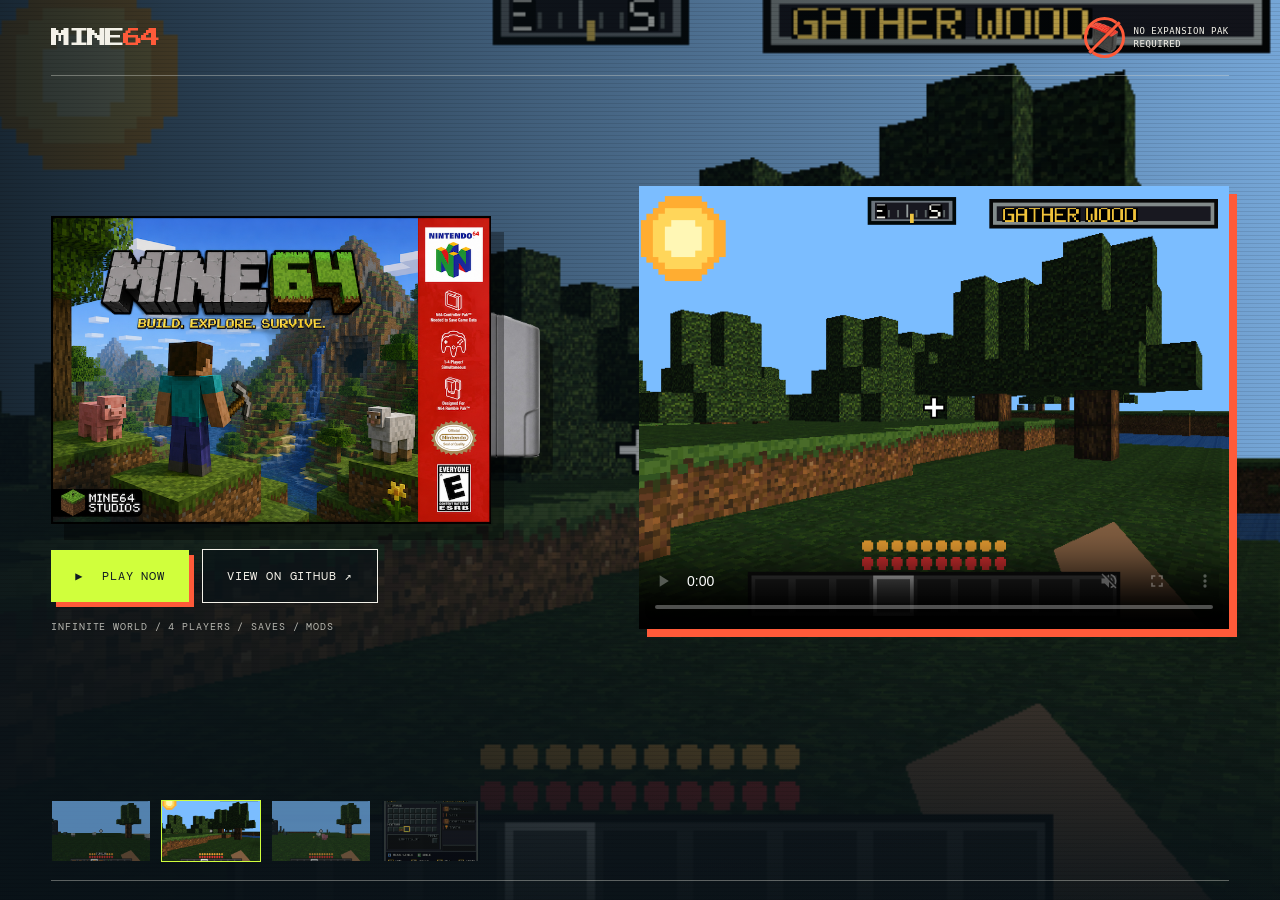
==== commit eb6f1e85: "Simplify Mine64 site chrome" ====
--- a/site/index.html
+++ b/site/index.html
@@ -20,13 +20,10 @@
       <header>
         <a class="wordmark" href="#top" aria-label="Mine64 home">MINE<span>64</span></a>
         <div class="header-meta">
-          <nav class="extras-nav" aria-label="Extras">
-            <a href="/extras/ram-map">EXTRAS / RAM MAP ↗</a>
-          </nav>
-          <div class="expansion-badge" aria-label="No Expansion Pak required">
+          <a class="expansion-badge" href="/extras/ram-map" aria-label="View Mine64 RAM map">
             <span class="expansion-icon"><img src="images/expansion-pak.png" alt="" /></span>
             <b>NO EXPANSION PAK<br />REQUIRED</b>
-          </div>
+          </a>
         </div>
       </header>
 
@@ -42,13 +39,12 @@
           </div>
           <p class="play-note">INFINITE WORLD / 4 PLAYERS / SAVES / MODS</p>
         </div>
-        <figure class="showcase-panel">
+        <div class="showcase-panel">
           <video id="showcase-video" autoplay muted loop controls playsinline preload="metadata" poster="images/forest.png" aria-label="Mine64 gameplay showcase">
             <source src="media/mine64-showcase-v3.mp4?v=20260814" type="video/mp4" />
             Your browser does not support embedded video.
           </video>
-          <figcaption>GAMEPLAY SHOWCASE / SOUND OFF BY DEFAULT</figcaption>
-        </figure>
+        </div>
       </section>
 
       <section class="screens" aria-label="Mine64 screenshots">
@@ -60,7 +56,6 @@
         </div>
       </section>
 
-      <footer><span>© MINE64</span><span>LOCAL MULTIPLAYER</span><span>INFINITE WORLD</span></footer>
     </main>
 
     <section class="player-overlay" id="player-overlay" aria-hidden="true" aria-label="Mine64 browser player">
--- a/site/styles.css
+++ b/site/styles.css
@@ -1,9 +1,9 @@
 :root { --ink:#101b23; --paper:#f4f2e9; --lime:#d0ff3c; --orange:#ff5a39; --line:rgba(244,242,233,.35); }
 * { box-sizing:border-box; } html,body { margin:0; min-height:100%; background:var(--ink); } body { color:var(--paper); font-family:"Space Grotesk",sans-serif; }
 .landing { min-height:100svh; padding:0 4vw; display:flex; flex-direction:column; position:relative; overflow:hidden; isolation:isolate; }.world-backdrop { position:absolute; z-index:-3; inset:-5px; pointer-events:none; background:url("images/forest.png") center/cover no-repeat; filter:saturate(.8) contrast(1.05); transform:scale(1.015); transition:background-image .45s ease; }.atmosphere { position:absolute; z-index:-2; inset:0; pointer-events:none; background:linear-gradient(90deg,rgba(9,18,24,.88) 0%,rgba(9,18,24,.55) 42%,rgba(9,18,24,.14) 100%),linear-gradient(0deg,rgba(9,18,24,.88),transparent 47%); }.landing:after { content:""; position:absolute; z-index:-1; inset:0; opacity:.13; pointer-events:none; background:repeating-linear-gradient(0deg,rgba(0,0,0,.75),rgba(0,0,0,.75) 1px,transparent 1px,transparent 4px); }
-header,.intro,.screens,footer { position:relative; z-index:1; } header { height:76px; display:flex; justify-content:space-between; align-items:center; border-bottom:1px solid var(--line); }.wordmark { color:var(--paper); text-decoration:none; font:20px "Press Start 2P",monospace; letter-spacing:-2px; }.wordmark span { color:var(--orange); }.header-meta { display:flex; align-items:center; gap:22px; font:10px "DM Mono",monospace; letter-spacing:.08em; }.extras-nav a { color:var(--paper); text-decoration:none; border-bottom:1px solid transparent; padding-bottom:3px; transition:border-color .15s,color .15s; }.extras-nav a:hover,.extras-nav a:focus-visible { color:var(--lime); border-color:var(--lime); }.expansion-badge { display:flex; align-items:center; gap:9px; color:var(--paper); }.expansion-badge b { font:500 9px/1.35 "DM Mono",monospace; letter-spacing:.06em; }.expansion-icon { position:relative; display:grid; width:40px; height:40px; place-items:center; }.expansion-icon img { width:35px; height:35px; object-fit:contain; }.expansion-icon:before { content:""; position:absolute; z-index:1; width:35px; height:35px; border:3px solid var(--orange); border-radius:50%; }.expansion-icon:after { content:""; position:absolute; z-index:2; width:43px; height:3px; background:var(--orange); transform:rotate(-45deg); box-shadow:0 0 0 1px rgba(9,18,24,.25); }
-.intro { width:100%; margin:auto 0; padding:5vh 0; display:grid; grid-template-columns:minmax(0,.94fr) minmax(390px,1.06fr); align-items:center; gap:clamp(28px,5vw,80px); }.intro-copy { min-width:0; }.play-note,footer,.player-bar,.player-overlay > p,.showcase-panel figcaption { font:10px "DM Mono",monospace; letter-spacing:.09em; }.product-stage { position:relative; width:min(100%,610px); height:clamp(230px,38vh,470px); margin:0 0 25px; }.box-art { position:absolute; z-index:1; bottom:0; left:0; width:84%; max-height:96%; object-fit:contain; object-position:left bottom; filter:drop-shadow(13px 16px 0 rgba(0,0,0,.35)); }.cartridge-art { position:absolute; z-index:0; bottom:13%; left:48%; width:49%; height:auto; filter:drop-shadow(13px 16px 0 rgba(0,0,0,.35)); }.hero-actions { display:flex; align-items:center; gap:13px; }.play-button,.github-button { min-height:52px; border:0; padding:18px 24px; cursor:pointer; touch-action:manipulation; font:12px "DM Mono",monospace; letter-spacing:.07em; transition:transform .15s,box-shadow .15s; }.play-button { color:var(--ink); background:var(--lime); box-shadow:5px 5px 0 var(--orange); }.github-button { color:var(--paper); background:rgba(9,18,24,.62); border:1px solid var(--paper); text-decoration:none; display:inline-flex; align-items:center; }.play-button:hover,.github-button:hover { transform:translate(3px,3px); box-shadow:2px 2px 0 var(--orange); }.play-button span { margin-right:11px; }.play-note { margin:17px 0 0; color:rgba(244,242,233,.72); }.showcase-panel { width:100%; max-width:640px; margin:0; justify-self:end; }.showcase-panel video { display:block; width:100%; max-height:50svh; background:#000; object-fit:contain; box-shadow:8px 8px 0 var(--orange); }.showcase-panel figcaption { margin-top:12px; color:rgba(244,242,233,.72); }
-.screens { margin-top:auto; }.screens > p { margin:0 0 10px; }.screen-strip { display:flex; gap:10px; }.shot { width:100px; height:62px; padding:0; background:transparent; border:1px solid transparent; cursor:pointer; touch-action:manipulation; opacity:.65; transition:opacity .2s,border-color .2s; }.shot img { width:100%; height:100%; object-fit:cover; display:block; }.shot:hover,.shot.active { opacity:1; border-color:var(--lime); }.screens:after { content:""; display:block; border-bottom:1px solid var(--line); margin-top:18px; } footer { display:flex; justify-content:space-between; padding:17px 0 19px; color:rgba(244,242,233,.74); }
+header,.intro,.screens { position:relative; z-index:1; } header { height:76px; display:flex; justify-content:space-between; align-items:center; border-bottom:1px solid var(--line); }.wordmark { color:var(--paper); text-decoration:none; font:20px "Press Start 2P",monospace; letter-spacing:-2px; }.wordmark span { color:var(--orange); }.header-meta { display:flex; align-items:center; gap:22px; font:10px "DM Mono",monospace; letter-spacing:.08em; }.expansion-badge { display:flex; align-items:center; gap:9px; color:var(--paper); text-decoration:none; }.expansion-badge:hover,.expansion-badge:focus-visible { color:var(--lime); }.expansion-badge b { font:500 9px/1.35 "DM Mono",monospace; letter-spacing:.06em; }.expansion-icon { position:relative; display:grid; width:40px; height:40px; place-items:center; }.expansion-icon img { width:35px; height:35px; object-fit:contain; }.expansion-icon:before { content:""; position:absolute; z-index:1; width:35px; height:35px; border:3px solid var(--orange); border-radius:50%; }.expansion-icon:after { content:""; position:absolute; z-index:2; width:43px; height:3px; background:var(--orange); transform:rotate(-45deg); box-shadow:0 0 0 1px rgba(9,18,24,.25); }
+.intro { width:100%; margin:auto 0; padding:5vh 0; display:grid; grid-template-columns:minmax(0,.94fr) minmax(390px,1.06fr); align-items:center; gap:clamp(28px,5vw,80px); }.intro-copy { min-width:0; }.play-note,.player-bar,.player-overlay > p { font:10px "DM Mono",monospace; letter-spacing:.09em; }.product-stage { position:relative; width:min(100%,610px); height:clamp(230px,38vh,470px); margin:0 0 25px; }.box-art { position:absolute; z-index:1; bottom:0; left:0; width:84%; max-height:96%; object-fit:contain; object-position:left bottom; filter:drop-shadow(13px 16px 0 rgba(0,0,0,.35)); }.cartridge-art { position:absolute; z-index:0; bottom:13%; left:48%; width:49%; height:auto; filter:drop-shadow(13px 16px 0 rgba(0,0,0,.35)); }.hero-actions { display:flex; align-items:center; gap:13px; }.play-button,.github-button { min-height:52px; border:0; padding:18px 24px; cursor:pointer; touch-action:manipulation; font:12px "DM Mono",monospace; letter-spacing:.07em; transition:transform .15s,box-shadow .15s; }.play-button { color:var(--ink); background:var(--lime); box-shadow:5px 5px 0 var(--orange); }.github-button { color:var(--paper); background:rgba(9,18,24,.62); border:1px solid var(--paper); text-decoration:none; display:inline-flex; align-items:center; }.play-button:hover,.github-button:hover { transform:translate(3px,3px); box-shadow:2px 2px 0 var(--orange); }.play-button span { margin-right:11px; }.play-note { margin:17px 0 0; color:rgba(244,242,233,.72); }.showcase-panel { width:100%; max-width:640px; margin:0; justify-self:end; }.showcase-panel video { display:block; width:100%; max-height:50svh; background:#000; object-fit:contain; box-shadow:8px 8px 0 var(--orange); }
+.screens { margin-top:auto; padding-bottom:19px; }.screens > p { margin:0 0 10px; }.screen-strip { display:flex; gap:10px; }.shot { width:100px; height:62px; padding:0; background:transparent; border:1px solid transparent; cursor:pointer; touch-action:manipulation; opacity:.65; transition:opacity .2s,border-color .2s; }.shot img { width:100%; height:100%; object-fit:cover; display:block; }.shot:hover,.shot.active { opacity:1; border-color:var(--lime); }.screens:after { content:""; display:block; border-bottom:1px solid var(--line); margin-top:18px; }
 .player-overlay { position:fixed; z-index:10; inset:0; display:none; flex-direction:column; padding:0 2vw 18px; color:var(--paper); background:#070a0d; }.player-overlay.open { display:flex; }.player-bar { min-height:56px; display:flex; align-items:center; justify-content:space-between; border-bottom:1px solid #39424a; }.player-bar span:nth-child(2) { color:var(--lime); }.player-bar button { padding:0; border:0; background:none; color:var(--paper); cursor:pointer; font:10px "DM Mono",monospace; }.player-overlay #game { flex:1; min-height:0; display:flex; align-items:center; justify-content:center; }.player-overlay > p { color:#959b9d; text-align:center; margin:13px 0 0; } #game > div,#game canvas { max-width:100% !important; max-height:100% !important; }
 @media (max-width:850px) { .intro { grid-template-columns:1fr; gap:30px; padding:8vh 0 6vh; }.product-stage { width:min(100%,610px); }.showcase-panel { max-width:720px; justify-self:start; }.showcase-panel video { max-height:none; } }
-@media (max-width:650px) { .landing { padding:0 6vw; }.extras-nav { display:none; }.header-meta { gap:12px; }.expansion-badge { gap:5px; }.expansion-badge b { font-size:7px; }.expansion-icon { width:32px; height:32px; }.expansion-icon img { width:28px; height:28px; }.expansion-icon:before { width:28px; height:28px; border-width:2px; }.expansion-icon:after { width:34px; height:2px; }.intro { padding:8vh 0 6vh; }.product-stage { height:clamp(220px,43vh,350px); }.box-art { width:84%; }.cartridge-art { bottom:13%; left:48%; width:49%; }.hero-actions { align-items:stretch; flex-direction:column; width:max-content; }.screens { overflow:hidden; margin-right:-6vw; }.screen-strip { overflow-x:auto; padding-right:6vw; }.shot { flex:0 0 94px; } footer { font-size:8px; }.player-overlay { padding:0 10px 12px; }.player-bar { min-height:50px; font-size:8px; }.player-overlay > p,.showcase-panel figcaption { font-size:8px; }.showcase-panel video { box-shadow:5px 5px 0 var(--orange); } }
+@media (max-width:650px) { .landing { padding:0 6vw; }.header-meta { gap:12px; }.expansion-badge { gap:5px; }.expansion-badge b { font-size:7px; }.expansion-icon { width:32px; height:32px; }.expansion-icon img { width:28px; height:28px; }.expansion-icon:before { width:28px; height:28px; border-width:2px; }.expansion-icon:after { width:34px; height:2px; }.intro { padding:8vh 0 6vh; }.product-stage { height:clamp(220px,43vh,350px); }.box-art { width:84%; }.cartridge-art { bottom:13%; left:48%; width:49%; }.hero-actions { align-items:stretch; flex-direction:column; width:max-content; }.screens { overflow:hidden; margin-right:-6vw; }.screen-strip { overflow-x:auto; padding-right:6vw; }.shot { flex:0 0 94px; }.player-overlay { padding:0 10px 12px; }.player-bar { min-height:50px; font-size:8px; }.player-overlay > p { font-size:8px; }.showcase-panel video { box-shadow:5px 5px 0 var(--orange); } }
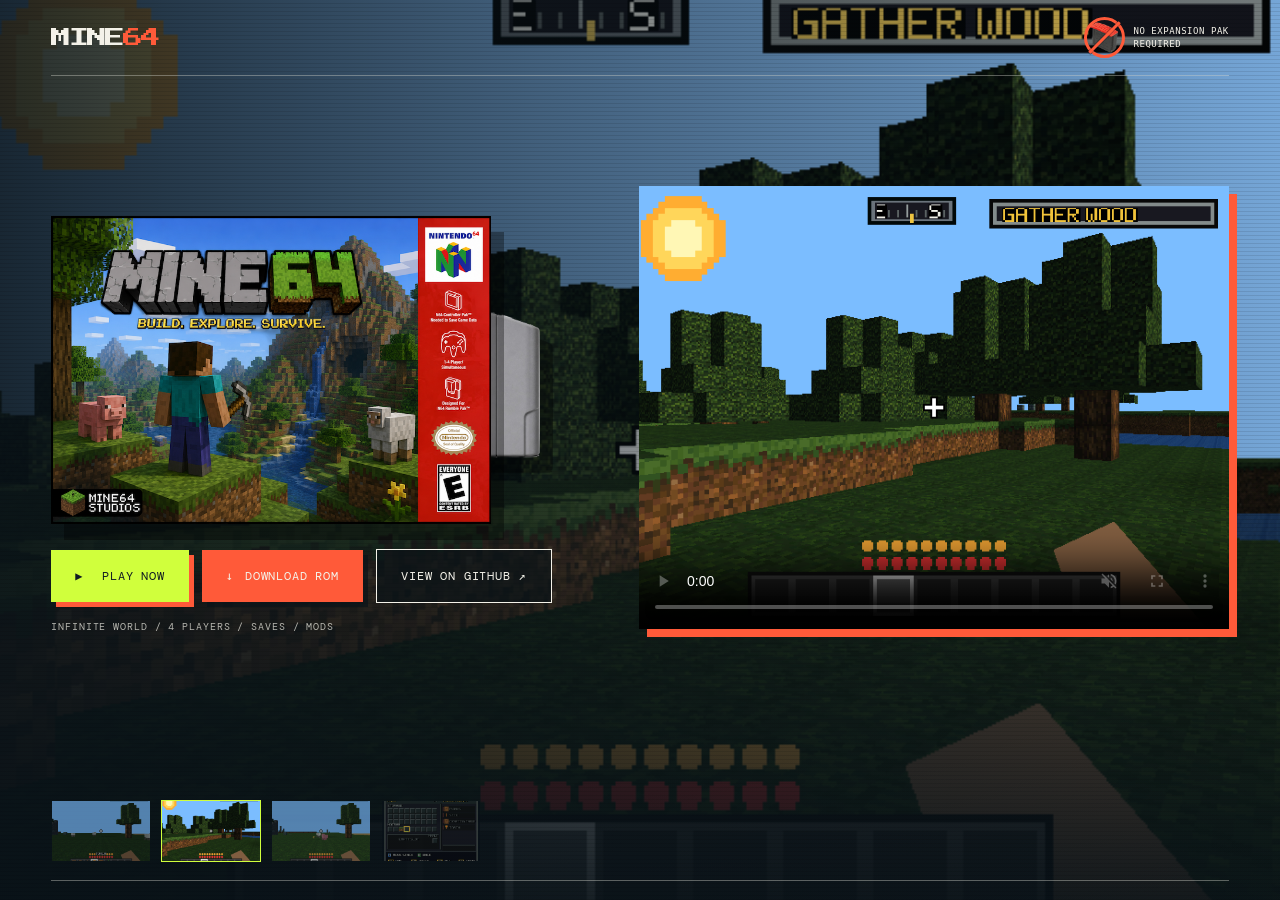
==== commit 5a5ffbc2: "Add ROM release download link" ====
--- a/site/index.html
+++ b/site/index.html
@@ -35,6 +35,7 @@
           </h1>
           <div class="hero-actions">
             <button class="play-button" id="launch-game" type="button"><span>▶</span> PLAY NOW</button>
+            <a class="download-button" href="https://github.com/garfbargle/Mine64/releases/latest/download/mine64.n64" target="_blank" rel="noreferrer"><span>↓</span> DOWNLOAD ROM</a>
             <a class="github-button" href="https://github.com/garfbargle/Mine64" target="_blank" rel="noreferrer">VIEW ON GITHUB ↗</a>
           </div>
           <p class="play-note">INFINITE WORLD / 4 PLAYERS / SAVES / MODS</p>
--- a/site/styles.css
+++ b/site/styles.css
@@ -2,7 +2,7 @@
 * { box-sizing:border-box; } html,body { margin:0; min-height:100%; background:var(--ink); } body { color:var(--paper); font-family:"Space Grotesk",sans-serif; }
 .landing { min-height:100svh; padding:0 4vw; display:flex; flex-direction:column; position:relative; overflow:hidden; isolation:isolate; }.world-backdrop { position:absolute; z-index:-3; inset:-5px; pointer-events:none; background:url("images/forest.png") center/cover no-repeat; filter:saturate(.8) contrast(1.05); transform:scale(1.015); transition:background-image .45s ease; }.atmosphere { position:absolute; z-index:-2; inset:0; pointer-events:none; background:linear-gradient(90deg,rgba(9,18,24,.88) 0%,rgba(9,18,24,.55) 42%,rgba(9,18,24,.14) 100%),linear-gradient(0deg,rgba(9,18,24,.88),transparent 47%); }.landing:after { content:""; position:absolute; z-index:-1; inset:0; opacity:.13; pointer-events:none; background:repeating-linear-gradient(0deg,rgba(0,0,0,.75),rgba(0,0,0,.75) 1px,transparent 1px,transparent 4px); }
 header,.intro,.screens { position:relative; z-index:1; } header { height:76px; display:flex; justify-content:space-between; align-items:center; border-bottom:1px solid var(--line); }.wordmark { color:var(--paper); text-decoration:none; font:20px "Press Start 2P",monospace; letter-spacing:-2px; }.wordmark span { color:var(--orange); }.header-meta { display:flex; align-items:center; gap:22px; font:10px "DM Mono",monospace; letter-spacing:.08em; }.expansion-badge { display:flex; align-items:center; gap:9px; color:var(--paper); text-decoration:none; }.expansion-badge:hover,.expansion-badge:focus-visible { color:var(--lime); }.expansion-badge b { font:500 9px/1.35 "DM Mono",monospace; letter-spacing:.06em; }.expansion-icon { position:relative; display:grid; width:40px; height:40px; place-items:center; }.expansion-icon img { width:35px; height:35px; object-fit:contain; }.expansion-icon:before { content:""; position:absolute; z-index:1; width:35px; height:35px; border:3px solid var(--orange); border-radius:50%; }.expansion-icon:after { content:""; position:absolute; z-index:2; width:43px; height:3px; background:var(--orange); transform:rotate(-45deg); box-shadow:0 0 0 1px rgba(9,18,24,.25); }
-.intro { width:100%; margin:auto 0; padding:5vh 0; display:grid; grid-template-columns:minmax(0,.94fr) minmax(390px,1.06fr); align-items:center; gap:clamp(28px,5vw,80px); }.intro-copy { min-width:0; }.play-note,.player-bar,.player-overlay > p { font:10px "DM Mono",monospace; letter-spacing:.09em; }.product-stage { position:relative; width:min(100%,610px); height:clamp(230px,38vh,470px); margin:0 0 25px; }.box-art { position:absolute; z-index:1; bottom:0; left:0; width:84%; max-height:96%; object-fit:contain; object-position:left bottom; filter:drop-shadow(13px 16px 0 rgba(0,0,0,.35)); }.cartridge-art { position:absolute; z-index:0; bottom:13%; left:48%; width:49%; height:auto; filter:drop-shadow(13px 16px 0 rgba(0,0,0,.35)); }.hero-actions { display:flex; align-items:center; gap:13px; }.play-button,.github-button { min-height:52px; border:0; padding:18px 24px; cursor:pointer; touch-action:manipulation; font:12px "DM Mono",monospace; letter-spacing:.07em; transition:transform .15s,box-shadow .15s; }.play-button { color:var(--ink); background:var(--lime); box-shadow:5px 5px 0 var(--orange); }.github-button { color:var(--paper); background:rgba(9,18,24,.62); border:1px solid var(--paper); text-decoration:none; display:inline-flex; align-items:center; }.play-button:hover,.github-button:hover { transform:translate(3px,3px); box-shadow:2px 2px 0 var(--orange); }.play-button span { margin-right:11px; }.play-note { margin:17px 0 0; color:rgba(244,242,233,.72); }.showcase-panel { width:100%; max-width:640px; margin:0; justify-self:end; }.showcase-panel video { display:block; width:100%; max-height:50svh; background:#000; object-fit:contain; box-shadow:8px 8px 0 var(--orange); }
+.intro { width:100%; margin:auto 0; padding:5vh 0; display:grid; grid-template-columns:minmax(0,.94fr) minmax(390px,1.06fr); align-items:center; gap:clamp(28px,5vw,80px); }.intro-copy { min-width:0; }.play-note,.player-bar,.player-overlay > p { font:10px "DM Mono",monospace; letter-spacing:.09em; }.product-stage { position:relative; width:min(100%,610px); height:clamp(230px,38vh,470px); margin:0 0 25px; }.box-art { position:absolute; z-index:1; bottom:0; left:0; width:84%; max-height:96%; object-fit:contain; object-position:left bottom; filter:drop-shadow(13px 16px 0 rgba(0,0,0,.35)); }.cartridge-art { position:absolute; z-index:0; bottom:13%; left:48%; width:49%; height:auto; filter:drop-shadow(13px 16px 0 rgba(0,0,0,.35)); }.hero-actions { display:flex; align-items:center; gap:13px; }.play-button,.download-button,.github-button { min-height:52px; border:0; padding:18px 24px; cursor:pointer; touch-action:manipulation; font:12px "DM Mono",monospace; letter-spacing:.07em; transition:transform .15s,box-shadow .15s; }.play-button { color:var(--ink); background:var(--lime); box-shadow:5px 5px 0 var(--orange); }.download-button { color:var(--paper); background:var(--orange); text-decoration:none; display:inline-flex; align-items:center; box-shadow:5px 5px 0 rgba(9,18,24,.68); }.github-button { color:var(--paper); background:rgba(9,18,24,.62); border:1px solid var(--paper); text-decoration:none; display:inline-flex; align-items:center; }.play-button:hover,.download-button:hover,.github-button:hover { transform:translate(3px,3px); box-shadow:2px 2px 0 var(--orange); }.play-button span,.download-button span { margin-right:11px; }.play-note { margin:17px 0 0; color:rgba(244,242,233,.72); }.showcase-panel { width:100%; max-width:640px; margin:0; justify-self:end; }.showcase-panel video { display:block; width:100%; max-height:50svh; background:#000; object-fit:contain; box-shadow:8px 8px 0 var(--orange); }
 .screens { margin-top:auto; padding-bottom:19px; }.screens > p { margin:0 0 10px; }.screen-strip { display:flex; gap:10px; }.shot { width:100px; height:62px; padding:0; background:transparent; border:1px solid transparent; cursor:pointer; touch-action:manipulation; opacity:.65; transition:opacity .2s,border-color .2s; }.shot img { width:100%; height:100%; object-fit:cover; display:block; }.shot:hover,.shot.active { opacity:1; border-color:var(--lime); }.screens:after { content:""; display:block; border-bottom:1px solid var(--line); margin-top:18px; }
 .player-overlay { position:fixed; z-index:10; inset:0; display:none; flex-direction:column; padding:0 2vw 18px; color:var(--paper); background:#070a0d; }.player-overlay.open { display:flex; }.player-bar { min-height:56px; display:flex; align-items:center; justify-content:space-between; border-bottom:1px solid #39424a; }.player-bar span:nth-child(2) { color:var(--lime); }.player-bar button { padding:0; border:0; background:none; color:var(--paper); cursor:pointer; font:10px "DM Mono",monospace; }.player-overlay #game { flex:1; min-height:0; display:flex; align-items:center; justify-content:center; }.player-overlay > p { color:#959b9d; text-align:center; margin:13px 0 0; } #game > div,#game canvas { max-width:100% !important; max-height:100% !important; }
 @media (max-width:850px) { .intro { grid-template-columns:1fr; gap:30px; padding:8vh 0 6vh; }.product-stage { width:min(100%,610px); }.showcase-panel { max-width:720px; justify-self:start; }.showcase-panel video { max-height:none; } }
